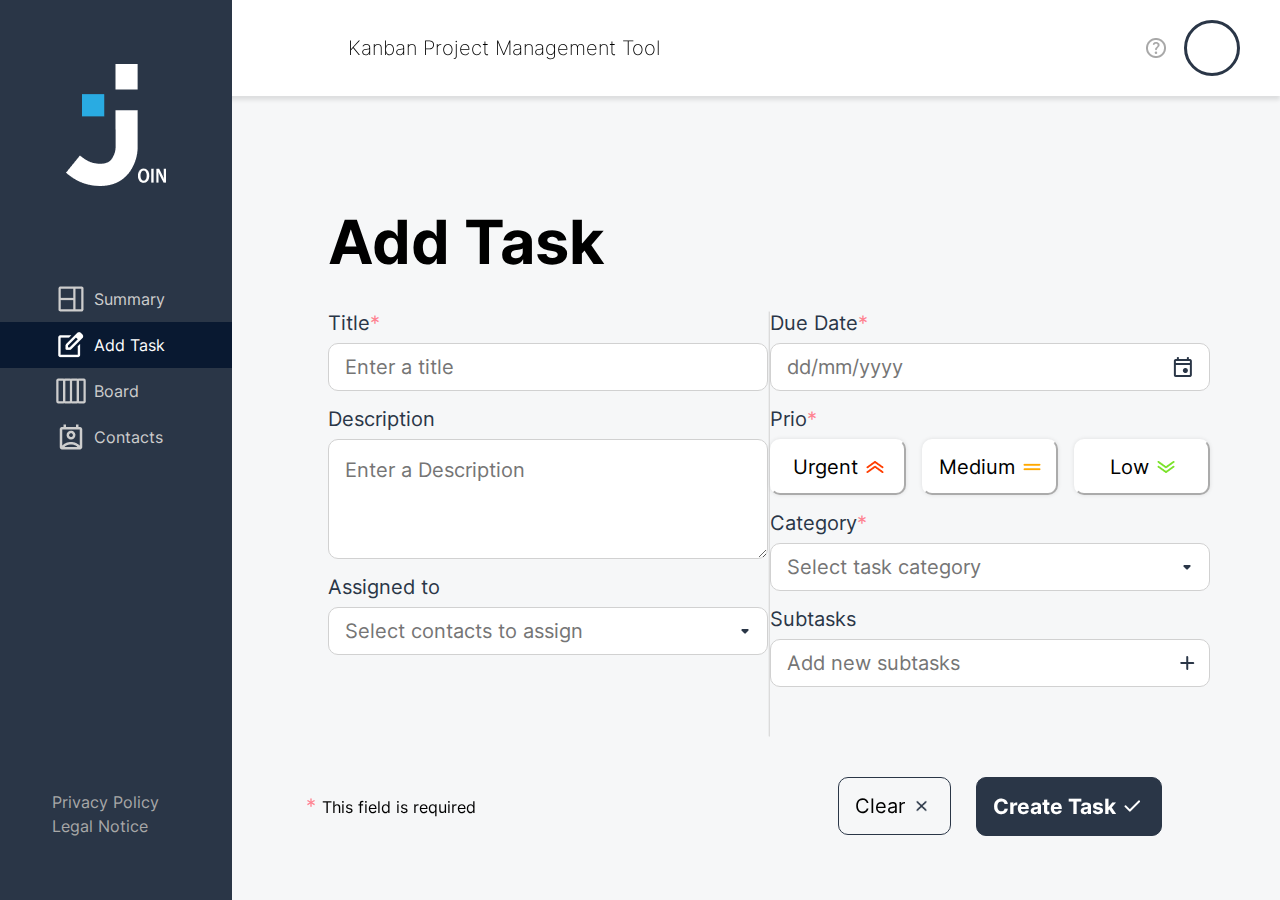
==== add_task.html @ d040dc24 "first commit" ====
<!DOCTYPE html>
<html lang="en">

<head>
    <meta charset="UTF-8">
    <meta name="viewport" content="width=device-width, initial-scale=1.0">
    <title>Join | Add Task</title>


    <link rel="stylesheet" href="css/header_sidebar.css">
    <link rel="stylesheet" href="./css/add-task.css">
    <link rel="stylesheet" href="./css/add_task_mobile.css">
    <link rel="stylesheet" href="./css/tools.css">
    <link rel="icon" type="image/x-icon" href="./assets/img/favicon.png">

    <script src="./script.js" defer></script>
    <script src="./js/storage.js" defer></script>
    <script src="./js/add_task.js" defer></script>
    <script src="./js/contacts.js" defer></script>

</head>

<body onload="init()" id="1">
    <header id="header" w3-include-html="./assets/templates/header.html"></header>
    <div id="sidebar" w3-include-html="./assets/templates/sidebar.html"></div>

    <form class="submit-form" onsubmit="createTask(event)">
        <div class="start-position">
            <header class="add-task-header">
                <span class="task-card-headline">Add Task</span>
            </header>

            <div class="middle-task-body">
                <!-- linke seite -->
                <div class="left-side">
                    <div class="task-title">
                        <span class="font-line">Title<span style="color: #FF8190;">*</span></span>
                        <input required type="text" autocomplete = "off" class="task-title-input" id="task-title-input" name="taskTitle"
                            placeholder="Enter a title">
                    </div>
                    <div class="task-title">
                        <span class="font-line">Description</span>
                        <textarea id="description-input" cols="30" rows="10"
                            placeholder="Enter a Description"></textarea>
                    </div>
                    <div class="task-title">
                        <span class="font-line">Assigned to</span>
                        <div class="task-contact-input-area" onclick="showContactsInTasks()">
                            <input type="none" placeholder="Select contacts to assign">
                            <img class="Assigned-img" src="./assets/img/board/arrow_down.png" id="arrow_down_contact" alt="arrow down">
                            <img class="Assigned-img d-none" src="./assets/img/board/arrow_up.png" id="arrow_up_contact" alt="#">
                        </div>
                        <div class="contact-area d-none" id="contact-area"></div>
                        <div class="contact-icon-area d-none" id="icon-area"></div>
                    </div>
                </div>
                <!-- einfache div für die trennung durch eine vektor linie -->
                <div class="vektor-line">
                    <img src="./assets/img/board/vertical-line.png">
                </div>
                <!-- ----- -->
                <div class="right-side">
                    <div class="task-title" style="height: 80px;">
                        <span class="font-line">Due Date<span style="color: #FF8190;">*</span></span>
                        <div class="task-date-area">
                            <input required type="text" id="date" name="taskDate" placeholder="dd/mm/yyyy"
                                onfocus="(this.type='date')">
                            <img class="date-img" src="./assets/img/board/date.png">
                        </div>
                    </div>
                    <div class="task-title">
                        <span class="font-line">Prio<span style="color: #FF8190;">*</span></span>
                        <div class="task-button-area">
                            <button type="button" id="prio-btn-red" class="prio-btn"
                                onclick="changeBtnColor('red')">Urgent
                                <img id="prio-red" src="./assets/img/board/prio_red.png" alt="Urgent"></button>
                            <button type="button" id="prio-btn-yellow" class="prio-btn"
                                onclick="changeBtnColor('yellow')">Medium
                                <img id="prio-yellow" src="./assets/img/board/Prio-yellow.png" alt="Medium"></button>
                            <button type="button" id="prio-btn-green" class="prio-btn"
                                onclick="changeBtnColor('green')">Low
                                <img id="prio-green" src="./assets/img/board/Prio-green.png" alt="Low"></button>
                        </div>
                    </div>
                    <div class="task-title">
                        <span class="font-line">Category<span style="color: #FF8190;">*</span></span>
                        <div class="task-contact-input-area" onclick="showTaskSelect()">
                            <input required type="text" autocomplete = "off" id="task-category-input" placeholder="Select task category">
                            <img id="arrow_down" class="Assigned-img" src="./assets/img/board/arrow_down.png" alt="#">
                            <img id="arrow_up" class="Assigned-img d-none" src="./assets/img/board/arrow_up.png"
                                alt="#">
                        </div>
                        <div id="task-select-category" class="task-select-category d-none">
                            <span id="technicalTask" class="selected-task" onclick="showTaskSelect(this)">Technical Task</span>
                            <span id="userStory" class="selected-task" onclick="showTaskSelect(this)">User Story</span>
                        </div>
                    </div>
                    <div class="subtask-complete">
                        <span class="font-line">Subtasks</span>
                        <div class="task-contact-input-area" onclick="changeInputImg()">
                            <input class="subtask-main-input" autocomplete = "off" id="input-subtasks" type="text"
                                placeholder="Add new subtasks">
                            <img id="subtask-plus-img" class="Assigned-img" src="./assets/img/board/addTaskAdd.png"
                                alt="plus">
                            <div class="subtask-comment">
                                <img id="subtask-close-img" class="Assigned-img-subtask px24 d-none"
                                    src="./assets/img/board/close.png" onclick="deleteSubtaskInput()">
                                <img id="subtask-vector-img" class="Assigned-img-subtask d-none"
                                    src="./assets/img/board/vector-subtask.png">
                                <img id="subtask-checked-img" class="Assigned-img-subtask px24 d-none"
                                    src="./assets/img/board/checked.png" onclick="addSubtask()">
                            </div>
                        </div>
                        <ul class="unsorted-list" id="unsorted-list"></ul>
                    </div>
                </div>
            </div>
            <div class="add-task-footer">
                <div class="footer-text">
                    <span class="font-line"><span style="color: #FF8190;">* </span></span>This field is
                    required</span>
                </div>
                <div class="add-task-footer-btn">
                    <button id="clear-button" class="task-button clear-btn" onclick="clearTask()">
                        Clear
                        <img id="black-cross" class="black-cross" style="width: 25px; height: 24px;"
                            src="./assets/img/board/close.png">
                        <img id="blue-cross" class="blue-cross d-none" style="width: 24px; height: 23px;"
                            src="./assets/img/board/blue_cancel.svg">
                    </button>
                    <button type="submit" class="task-button create-btn" onclick="redirectToBoardTask()">
                        Create Task <img src="./assets/img/board/footerCheckBtn.png">
                    </button>
                </div>
            </div>
        </div>
    </form>


    <footer id="nav-footer" w3-include-html="./assets/templates/footer.html"></footer>
</body>

</html>
---- css/header_sidebar.css ----
/************************* GLOBAL SELECTORS *************************/

@font-face {
  font-family: "inter";
  /* Gewünschter Name */
  src: url("../assets/fonts/inter-font.ttf");
}

body {
  margin: 0;
  box-sizing: border-box;
  font-family: inter;
}

* {
  box-sizing: border-box;
}

a {
  text-decoration: none;
}

/************************* HEADER *************************/
#header {
  display: flex;
  position: fixed;
  box-sizing: border-box;
  z-index: 1;
  width: 100%;
  top: 0;
  font-family: inter;
  font-weight: 200;
  background-color: white;
  height: 96px;
  padding: 0 40px 0 348px;
  justify-content: space-between;
  align-items: center;
  box-shadow: 0px 4px 4px 0px rgba(0, 0, 0, 0.10);
}

#header-text {
  font-size: 20px;
}

#help-icon-box {
  display: flex;
  align-items: center;
  gap: 16px;
}

.help-icon-wrapper {
  display: flex;
  align-items: center;
  gap: 12px;
}

#icon-help {
  width: 32px;
  height: 32px;
}

#circle {
  position: relative;
  width: 56px;
  height: 56px;
  background-color: white;
  border-radius: 50%;
  border: solid #2A3647 3px
}

#circle:hover{
  cursor: pointer;
}

.user-initials {
  font-size: 24px;
  color:#29ABE2;
  font-weight: 700;  
  position: absolute;
  top: 50%;
  left: 50%;
  transform: translate(-50%, -50%)
}

/************************* LEGAL NOTICE BUBBLE *************************/
.legal-notice-bubble {
  position: absolute;
  top: -23px;
  right: -29px;
  box-sizing: border-box;
  padding: 20px 0;
  padding-left: 20px;
  width: 150px;
  height: 158px;
  background-color: #2A3D59;
  border-radius: 20px 0 20px 20px;
  margin: 0 auto;
  margin-top: 100px;
  display: flex;
  flex-direction: column;
  justify-content: space-around;
  align-items: flex-start;
}

.legal-notice-bubble a:hover{
  color: #CDCDCD
}

.legal-notice-bubble a{
  font-size: 16px;
  color: #FFFFFF;
  font-family: inter;
  font-weight: 500;
}
/************************* SIDEBAR *************************/

#sidebar {
  position: fixed;
  left: 0;
  top: 0;
  display: flex;
  z-index: 4;
  width: 232px;
  height: 100vh;
  padding: 64px 0px;
  flex-direction: column;
  justify-content: space-between;
  align-items: center;
  flex-shrink: 0;
  background-color: #2A3647;
}

#sidebar-tabs {
  color: #A8A8A8
}

#sidebar-tabs>a {
  text-decoration: none;
  color: #A8A8A8;
}

.sidebar-tab {
  box-sizing: border-box;
  display: flex;
  width: 232px;
  height: 46px;
  padding: 8px 56px;
  align-items: center;
  gap: 8px;
}

.sidebar-tab:hover {
  background-color: #2A3D59;
  cursor: pointer;
}

#legal-notice {
  display: flex;
  padding: 243px 0px 0px 52px;
  flex-direction: column;
  justify-content: flex-end;
  align-items: flex-start;
  gap: 4px;
  align-self: stretch;
}

#legal-notice>a:hover {
  color: #29ABE2;
  cursor: pointer;
  font-weight: bold;
}

#legal-notice>a {
  color: #A8A8A8;
  text-decoration: none;
}

/************************* FOOTER *************************/
#nav-footer {
  position: fixed;
  bottom: 0;
  left: 0;
  padding: 0px 16px;
  background-color: #2A3647;
  width: 100%;
  display: flex;
  height: 80px;
  justify-content: space-between;
  align-items: center;
  z-index: 999;
}

.footer-square {
  display: flex;
  width: 80px;
  height: 76px;
  padding: 8px 1px;
  flex-direction: column;
  justify-content: center;
  align-items: center;
  gap: 10px;
  flex-shrink: 0;
  border-radius: 16px;
}

.icon-text-box {
  display: flex;
  width: 76px;
  height: 76px;
  padding: 15px 0px;
  flex-direction: column;
  justify-content: center;
  align-items: center;
  gap: 4px;
  flex-shrink: 0;
}

.footer-square-text {
  color: var(--white, #FFF);
  font-size: 14px;
  font-style: normal;
  font-weight: 400;
  line-height: 120%;
}

/************************* RESPONSIVNESS *************************/
@media (max-width: 975px) {
  #sidebar {
    display: none
  }
}

@media (min-width: 975px) {
  #nav-footer {
    display: none
  }
}

@media (min-width: 717px) {
  #logo-join-header {
    display: none;
  }
}

@media (max-width: 717px) {
  #header {
    padding: 20px 16px;
  }
}

@media(max-width: 420px) {
  #nav-footer {
    padding: 0;
  }

  .footer-square {
    width: 73px;
  }

}
---- css/add-task.css ----
body {
    margin: 0;
    background: #f6f7f8;
}

.d-none {
    display: none !important;
}

.start-position {
    position: absolute;
    left: 328px;
    top: 206px;
    width: calc(85% - 232px);
}

.add-task-header {
    display: flex;
    justify-content: space-between;
    align-items: flex-start;
    padding-bottom: 32px;
}

.task-card {
    width: 1116px;
    height: 870px;
    border-radius: 30px;
    background: #fff;
    box-shadow: 0px 0px 4px 0px rgba(0, 0, 0, 0.1);
    position: fixed;
    top: 50%;
    left: 50%;
    transform: translate(-50%, -50%);
}

.task-card-headline {
    color: #000;
    font-family: Inter;
    font-size: 61px;
    font-style: normal;
    font-weight: 700;
    line-height: 120%;
}

.task-close-X {
    width: 24px;
    height: 24px;
    flex-shrink: 0;
}

.middle-task-body {
    display: flex;
    justify-content: space-between;
    align-items: flex-start;
}

.left-side {
    display: flex;
    flex-direction: column;
    justify-content: center;
    align-items: flex-start;
    gap: 16px;
}

.font-line {
    color: var(--Version-2-main-color, #2a3647);
    font-family: Inter;
    font-size: 20px;
    font-style: normal;
    font-weight: 400;
    line-height: 120%;
}

.task-title {
    display: flex;
    flex-direction: column;
    align-items: flex-start;
    gap: 8px;
    width: 440px;
}

.task-title input {
    display: flex;
    width: 440px;
    height: 48px;
    padding: 12px 16px;
    justify-content: space-between;
    align-items: center;
    border-radius: 10px;
    border: 1px solid var(--Style, #d1d1d1);
    background: var(--white, #fff);
    font-family: Inter;
    font-size: 20px;
    font-style: normal;
    font-weight: 400;
    line-height: 120%;
    color: var(--Style, #d1d1d1);
    cursor: text;
}

#description-input {
    display: flex;
    height: 120px;
    padding: 18px 16px;
    align-items: flex-start;
    gap: 10px;
    align-self: stretch;
    border-radius: 10px;
    border: 1px solid var(--Style, #d1d1d1);
    background: #fff;
    width: 440px;
    font-family: Inter;
    font-size: 20px;
    font-style: normal;
    font-weight: 400;
    line-height: 120%;
}

.task-contact-input-area {
    display: flex;
    align-items: center;
}

.Assigned-img {
    position: relative;
    right: 35px;
    cursor: pointer;
}

.Assigned-img:hover {
    background-color: #c9d7dc;
    border-radius: 20px;
}

.Assigned-img-subtask {
    position: relative;
    right: 72px;
    cursor: pointer;
}

.Assigned-img-subtask:hover {
    background-color: #c9d7dc;
    border-radius: 20px;
}

.px24 {
    width: 24px;
    height: 24px;
}

.right-side {
    display: flex;
    flex-direction: column;
    justify-content: center;
    align-items: flex-start;
    gap: 16px;
}

.task-button {
    display: flex;
    padding: 16px;
    justify-content: center;
    align-items: center;
    gap: 4px;
    border-radius: 10px;
    border: 1px solid var(--Version-2-main-color, #2a3647);
    cursor: pointer;
}

.task-button-area {
    display: flex;
    justify-content: center;
    align-items: center;
    gap: 16px;
}

.clear-btn {
    background-color: transparent;
    font-family: Inter;
    font-size: 20px;
    font-style: normal;
    font-weight: 400;
    line-height: 120%;
}

.clear-btn:hover {
    border: 1px solid var(--Ligth-blue, #29abe2);
    color: var(--Ligth-blue, #29abe2);
    box-shadow: 2px 5px 8px rgba(0, 0, 0, 0.3), -2px 5px 8px rgba(0, 0, 0, 0.3);
}

.create-btn {
    background: #2a3647;
    color: white;
    font-family: Inter;
    font-size: 21px;
    font-style: normal;
    font-weight: 700;
    line-height: 120%;
}

.create-btn:hover {
    background-color: var(--Ligth-blue, #29abe2);
    border: 1px solid var(--Ligth-blue, #29abe2);
    box-shadow: 2px 5px 8px rgba(0, 0, 0, 0.3), -2px 5px 8px rgba(0, 0, 0, 0.3);
}

.prio-btn {
    width: 136px;
    height: 56px;
    display: flex;
    padding: 16px 10px;
    justify-content: center;
    align-items: center;
    gap: 8px;
    border-radius: 10px;
    background: var(--white, #fff);
    box-shadow: 0px 0px 4px 0px rgba(0, 0, 0, 0.1);
    border-color: white;
    cursor: pointer;
    font-family: Inter;
    font-size: 20px;
    font-style: normal;
    font-weight: 400;
    line-height: 120%;
}

.prio-btn:hover {
    box-shadow: 1px 3px 5px rgba(0, 0, 0, 0.3), -1px 3px 5px rgba(0, 0, 0, 0.3);
}

.task-select-category {
    box-shadow: 1px 3px 5px rgba(0, 0, 0, 0.3), -1px 3px 5px rgba(0, 0, 0, 0.3);
    margin-top: -8px;
    border-radius: 10px;
}

#task-category-input {
    color: black;
}

.selected-task {
    display: flex;
    width: 440px;
    padding: 12px 16px;
    justify-content: space-between;
    align-items: center;
    border-radius: 10px;
}

.selected-task:hover {
    background-color: lightgrey;
    cursor: pointer;
}

#input-subtasks {
    color: black;
}

#task-title-input {
    color: black;
}

.full-subtasks-area {
    display: flex;
    justify-content: space-between;
    align-items: center;
    width: 440px;
    height: 36px;
    padding: 6px 8px;
    padding-left: 19.375px;
}

.full-subtasks-area:hover {
    background-color: lightgrey;
    border-radius: 16px;
}

.subtask-img {
    cursor: pointer;
    padding: 2px;
}

.subtask-img:hover {
    background-color: white;
    border-radius: 15px;
}

.unsorted-list {
    padding-inline-start: 0;
}

.subatsk-headline {
    color: #000;
    font-family: Inter;
    font-size: 16px;
    font-style: normal;
    font-weight: 400;
    line-height: 120%;
    /* 19.2px */
}

.add-task-footer {
    display: flex;
    justify-content: space-between;
    align-items: center;
    position: fixed;
    left: calc(232px + 74px);
    bottom: 64px;
    width: calc(85% - 232px);
}

.add-task-footer-btn {
    display: flex;
    justify-content: center;
    align-items: center;
    gap: 25px;
}

.subtask-complete {
    display: flex;
    flex-direction: column;
    align-items: flex-start;
    gap: 8px;
    width: 440px;
}

.subtask-main-input {
    display: flex;
    width: 440px;
    height: 48px;
    padding: 12px 16px;
    justify-content: space-between;
    align-items: center;
    border-radius: 10px;
    border: 1px solid var(--Style, #d1d1d1);
    background: var(--white, #fff);
    font-family: Inter;
    font-size: 20px;
    font-style: normal;
    font-weight: 400;
    line-height: 120%;
    color: var(--Style, #d1d1d1);
}

.subtask-edit {
    position: absolute;
    width: 420px;
    height: 36px;
    border-top: none;
    border-left: none;
    border-right: none;
    border-bottom: blue 1.5px solid;
    border-radius: 8px;
    font-size: 16px;
}
.subtask-comment {
    display: flex;
    align-items: center;
    justify-content: space-evenly;
    gap: 8px;
    right: 8px;
}
.accept-button {
    position: absolute;
    right: 10px;
    cursor: pointer;
}

.accept-button:hover {
    background-color: #c9d7dc;
    border-radius: 20px;
}

.date-img {
    position: relative;
    bottom: 36px;
    left: 400px;
    cursor: pointer;
}

#date {
    color: black;
}

/* contact area */

/* contact area */

.contact-area {
    width: 100%;
    height: 180px;
    overflow-y: auto;
    border: 1px solid lightgrey;
    border-top: none;
    box-shadow: 1px 3px 5px rgba(0, 0, 0, 0.3), -1px 3px 5px rgba(0, 0, 0, 0.3);
    margin-top: -8px;
    border-radius: 10px;
  }
  
  .contact-area::-webkit-scrollbar {
    width: 10px;
    background-color: white;
    border-radius: 6px;
  }
  
  .contact-area::-webkit-scrollbar-thumb {
    background-color: rgb(40, 171, 226);
    border-radius: 6px;
  }
  
  .completeContactArea {
    display: flex;
    justify-content: space-between;
    align-items: center;
    width: 100%;
    padding: 8px 18px;
    font-family: 'inter';
    font-size: 20px;
  }
  
  .completeContactArea:hover {
    background-color: rgb(226, 226, 226);
    cursor: pointer;
    border-radius: 10px;
  }
  
  .selected {
    background-color: #2A3647;
    color: white;
    border-radius: 12px;
    border: 1px solid white;
  }
  
  .selected:hover {
    background-color: #2A3647;
    color: white;
  }
  
  .contact-info {
    display: flex;
    justify-content: space-between;
    align-items: center;
    gap: 40px;
  }
  
  .name-circle-wrapper {
    position: relative;
    display: flex;
    justify-content: center;
    align-items: center;
  }
  
  .initials {
    position: absolute;
    color: white;
    font-size: 14px;
  }
  
  .contact-icon-area {
    display: flex;
    align-items: center;
  }
  
  .icon-name-pair {
    display: flex;
    justify-content: flex-start;
    align-items: center;
    gap: 32px;
    padding: 10px;
  }
---- css/add_task_mobile.css ----
@media (min-width: 320px) and (max-width: 975px) {
    body {
        display: flex;
        justify-content: center;
        align-items: center;
        height: 1300px;
    }

    .middle-task-body {
        flex-direction: column;
    }

    .vektor-line {
        display: none;
    }

    .start-position {
        display: flex;
        justify-content: center;
        align-items: baseline;
        flex-direction: column;
        position: relative;
        top: 0;
        width: 100%;
        left: 0;
        right: 0;
    }

    .add-task-footer {
        position: sticky;
        background-color: rgb(246, 247, 248);
        justify-content: space-around;
        width: 100%;
        gap: 35px;
        bottom: 80px;
        padding-bottom: 12px;
        padding-top: 12px;
    }

    .full-subtasks-area {
        width: 100%;
    }

    .clear-btn {
        display: none;
    }

    .task-button-area {
        width: 100%;
    }

    .create-btn {
        font-size: 12px;
        width: 100%;
    }

    .footer-text {
        font-size: 14px;
    }

    .task-title input {
        width: 100%;
    }

    .task-title {
        margin-bottom: 20px;
        width: 100%;
        position: relative;
    }

    .task-date-area {
        position: relative;
        width: 100%;
    }

    .task-contact-input-area {
        position: relative;
        width: 100%;
    }

    .Assigned-img {
        position: absolute;
        right: 8px;
    }

    .date-img {
        left: 88%;
        position: absolute;
        bottom: 12px;
    }

    #description-input {
        width: 100%;
    }

    .prio-btn {
        width: 100%;
        font-size: 14px;
    }

    .subtask-main-input {
        width: 100%;
    }

    .subtask-complete {
        width: 100%;
    }

    #header-text {
        display: none;
    }

    .selected-task {
        width: 100%;
    }

    .right-side {
        width: 100%;
    }

    .task-select-category {
        width: 100%;
    }

    .Assigned-img-subtask {
        position: relative;
        right: 0;
    }

    .unsorted-list {
        width: 100%;
    }

    .subtask-comment {
        position: absolute;
    }
}
---- css/tools.css ----
/************************* DISPLAY CLASSES *************************/
.d-none{
  display: none;
}

.display-none{
  display: none;
}
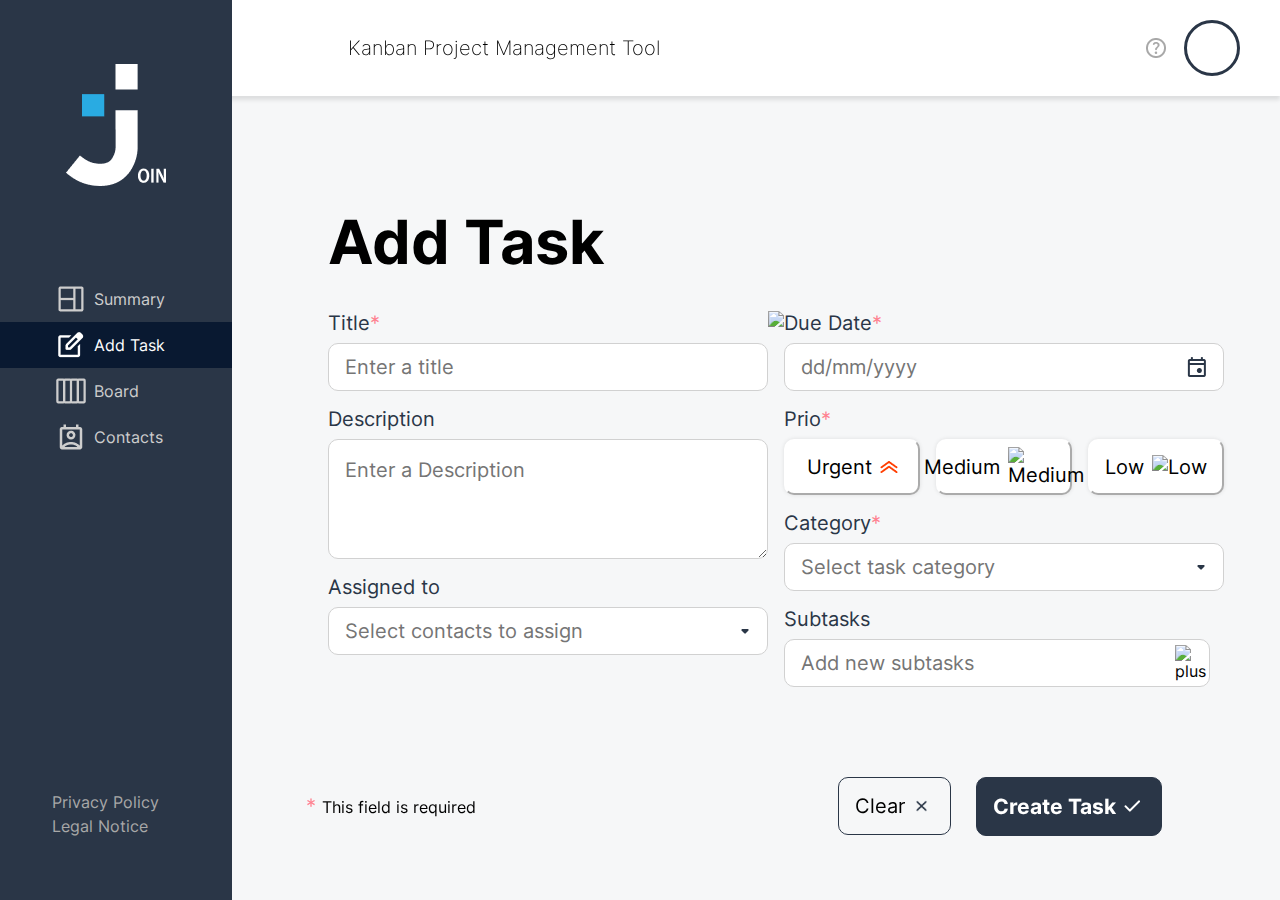
==== commit 973ce55c: "refactor: changing png names" ====
--- a/add_task.html
+++ b/add_task.html
@@ -76,10 +76,10 @@
                                 <img id="prio-red" src="./assets/img/board/prio_red.png" alt="Urgent"></button>
                             <button type="button" id="prio-btn-yellow" class="prio-btn"
                                 onclick="changeBtnColor('yellow')">Medium
-                                <img id="prio-yellow" src="./assets/img/board/Prio-yellow.png" alt="Medium"></button>
+                                <img id="prio-yellow" src="./assets/img/board/prio_yellow.png" alt="Medium"></button>
                             <button type="button" id="prio-btn-green" class="prio-btn"
                                 onclick="changeBtnColor('green')">Low
-                                <img id="prio-green" src="./assets/img/board/Prio-green.png" alt="Low"></button>
+                                <img id="prio-green" src="./assets/img/board/prio_green.png" alt="Low"></button>
                         </div>
                     </div>
                     <div class="task-title">
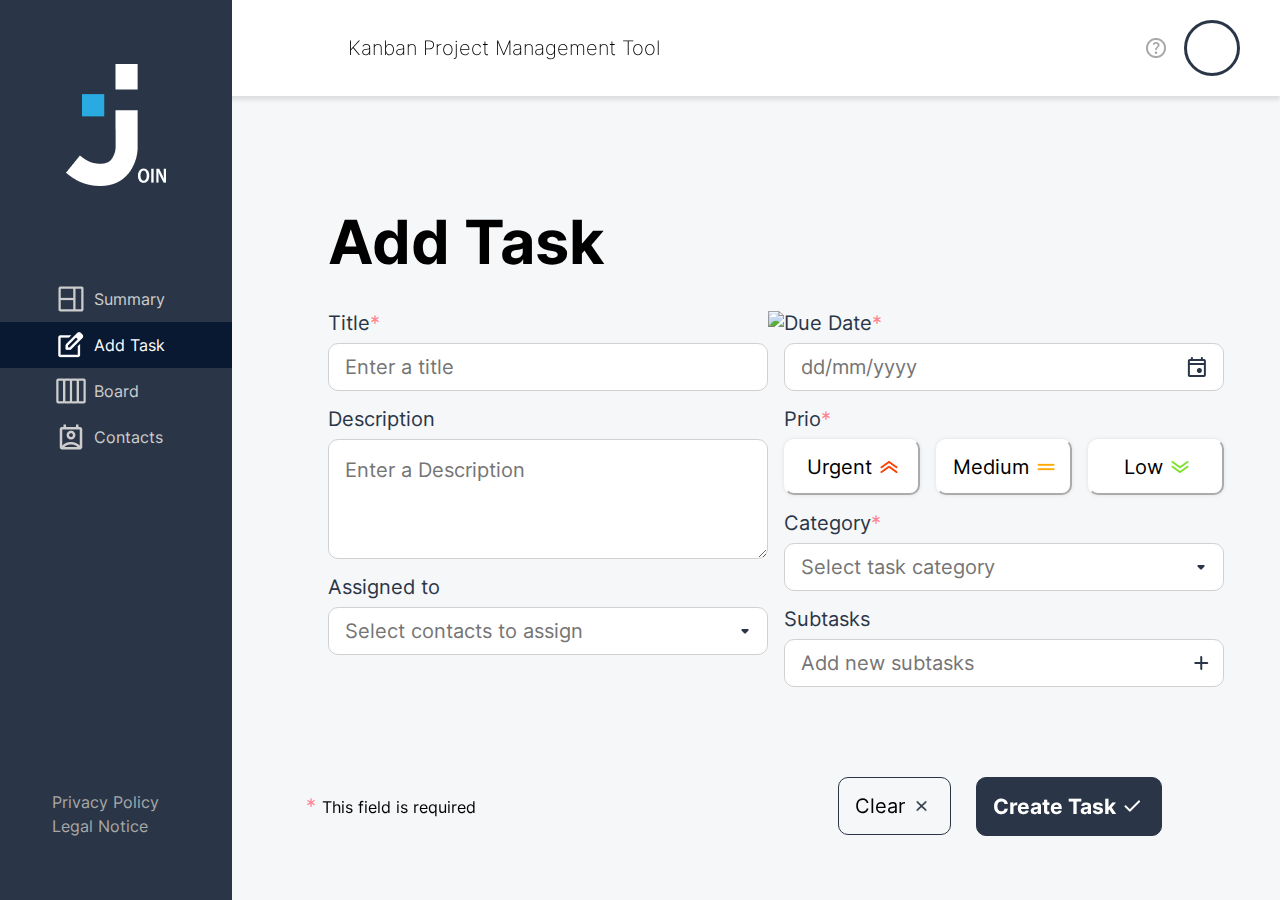
==== commit 071d196d: "refactor: addTaskAdd.png --> plus_sign_add_task.png" ====
--- a/add_task.html
+++ b/add_task.html
@@ -100,7 +100,7 @@
                         <div class="task-contact-input-area" onclick="changeInputImg()">
                             <input class="subtask-main-input" autocomplete = "off" id="input-subtasks" type="text"
                                 placeholder="Add new subtasks">
-                            <img id="subtask-plus-img" class="Assigned-img" src="./assets/img/board/addTaskAdd.png"
+                            <img id="subtask-plus-img" class="Assigned-img" src="./assets/img/board/plus_sign_add_task.png"
                                 alt="plus">
                             <div class="subtask-comment">
                                 <img id="subtask-close-img" class="Assigned-img-subtask px24 d-none"
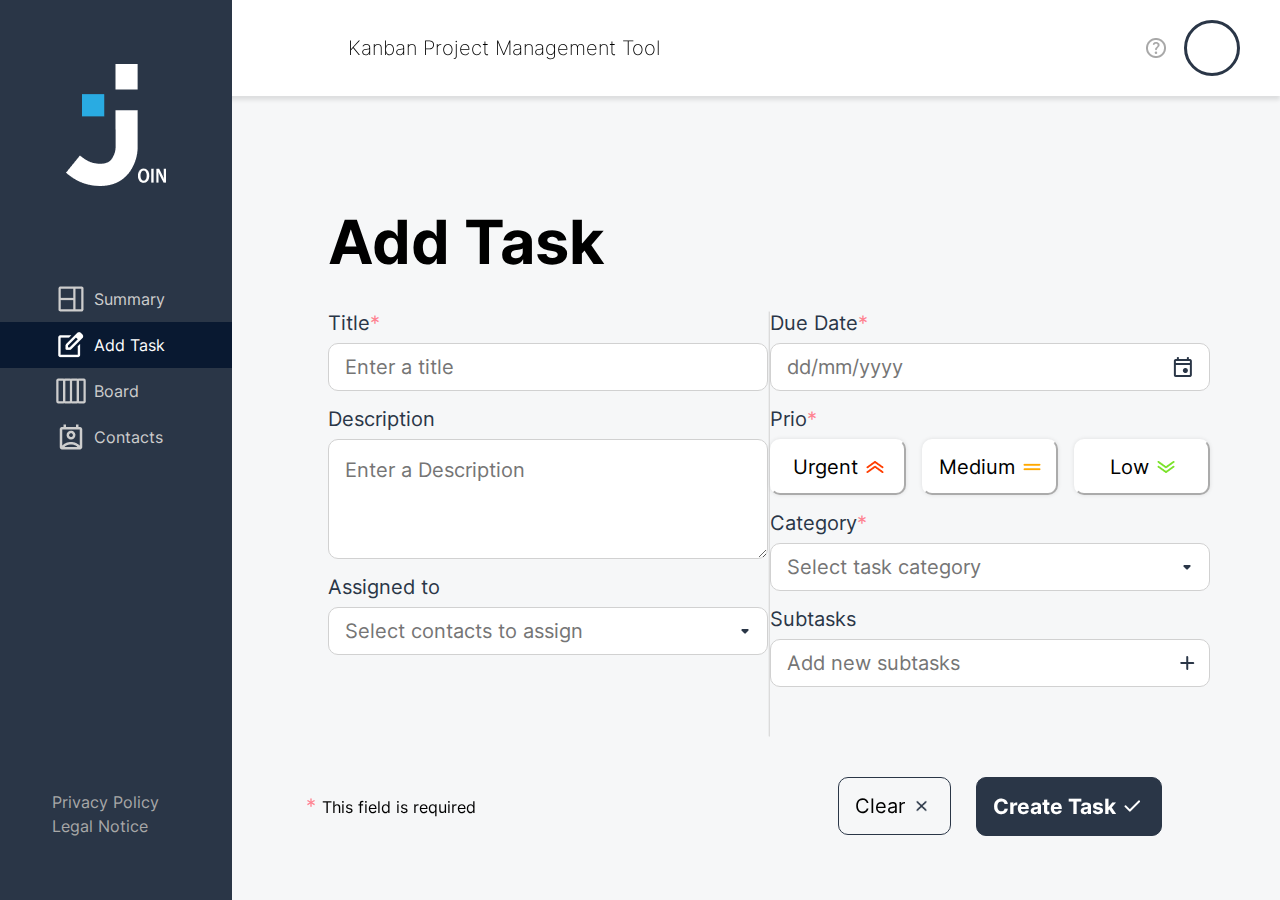
==== commit 14aa295d: "refactor: vertical-line.png --> vertical_line.png" ====
--- a/add_task.html
+++ b/add_task.html
@@ -56,7 +56,7 @@
                 </div>
                 <!-- einfache div für die trennung durch eine vektor linie -->
                 <div class="vektor-line">
-                    <img src="./assets/img/board/vertical-line.png">
+                    <img src="./assets/img/board/vertical_line.png">
                 </div>
                 <!-- ----- -->
                 <div class="right-side">
